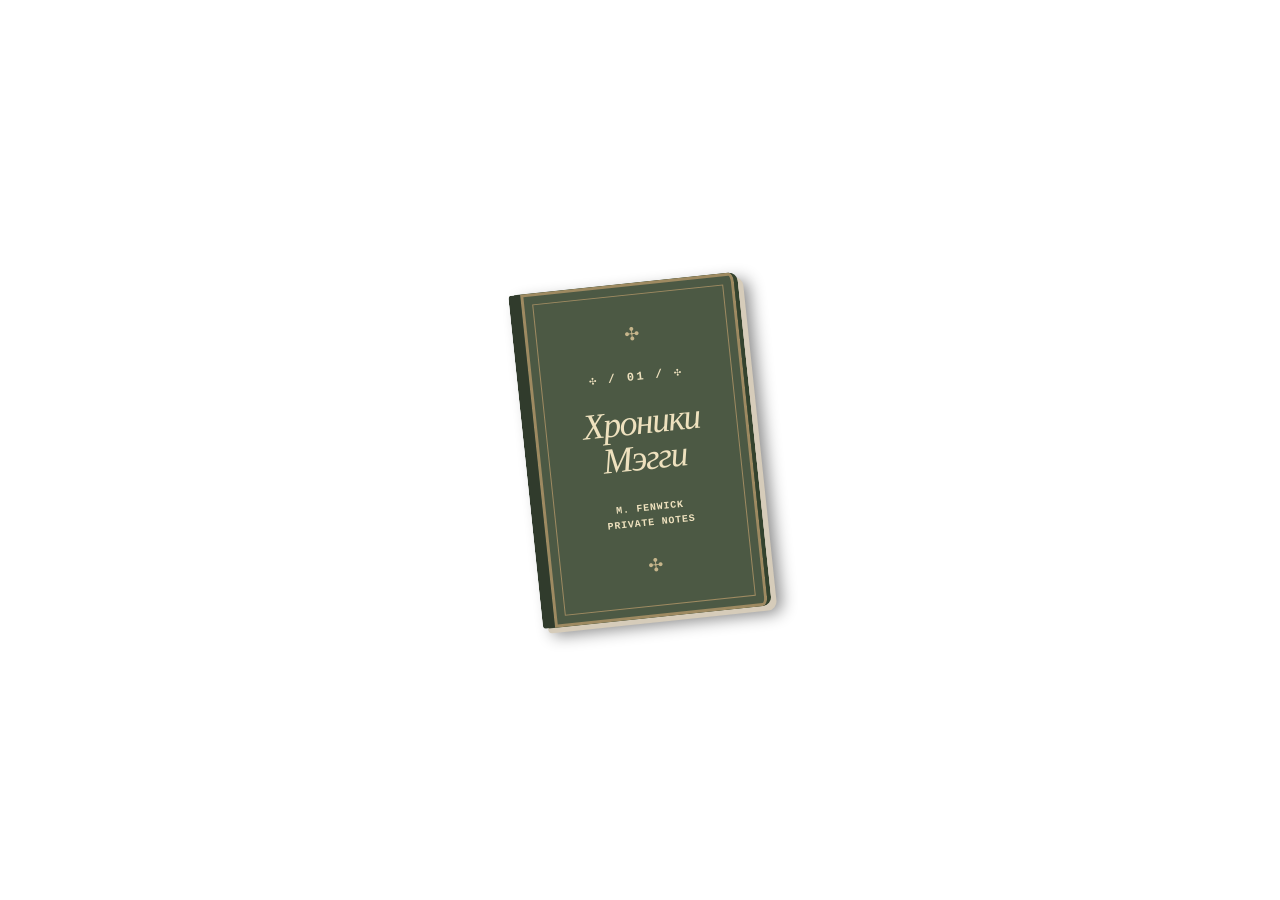
==== index.html @ 8137c7ed "Add files via upload" ====
<!doctype html>
<html lang="ru">
<head>
<meta charset="utf-8">
<meta name="viewport" content="width=device-width, initial-scale=1">
<meta name="theme-color" content="#eeeade">
<title>Дневник Мэгги · открыть</title>
<style>
*,*::before,*::after{box-sizing:border-box}
html,body{margin:0;width:100%;height:100%;overflow:hidden;background:transparent}
body{font-family:'Palatino Linotype','Book Antiqua',Georgia,serif}
.launch{position:absolute;inset:0;display:grid;place-items:center;width:100%;height:100%;padding:4%;background:transparent;border:0;cursor:zoom-in}
.book{position:relative;display:flex;align-items:center;justify-content:center;flex-direction:column;width:min(60%,230px);max-height:95%;aspect-ratio:2.75/4;background:#4c5944;color:#eee1be;border-left:12px solid #303b2c;border-right:4px solid #34432e;border-radius:4px 9px 9px 4px;box-shadow:inset 0 0 0 3px #9e8a61,inset 0 0 0 11px #4c5944,inset 0 0 0 12px #9e8a61,5px 5px 0 #d6ccba,10px 8px 16px #0007;transform:rotate(-6deg);transition:transform .3s ease,filter .3s ease}
.book::before,.book::after{content:'✣';position:absolute;font-size:clamp(12px,3vmin,18px);color:#c6b58b}.book::before{top:12%}.book::after{bottom:12%}
.book-mark{font:700 clamp(8px,1.7vmin,12px) 'Courier New',monospace;letter-spacing:.19em;margin:0 0 9%}
.book-title{font:italic clamp(17px,4.3vmin,36px)/1.0 'Palatino Linotype','Book Antiqua',Georgia,serif;letter-spacing:-.045em;text-align:center}
.book-sub{font:700 clamp(7px,1.2vmin,10px) 'Courier New',monospace;letter-spacing:.08em;text-align:center;margin-top:12%;line-height:1.5}
.launch:hover .book,.launch:focus-visible .book{transform:rotate(-3deg) scale(1.06);filter:brightness(1.08)}
.book-image{display:none;max-width:95%;max-height:100%;object-fit:contain;filter:drop-shadow(0 7px 10px #0005)}
.launch.has-image .book{display:none}.launch.has-image .book-image{display:block}
#diary-frame{position:fixed;inset:0;width:100%;height:100%;border:0;display:none;background:#eeeade}
.exit{position:fixed;z-index:6;top:5px;right:5px;display:none;padding:7px 12px;background:#e7e1d3;border:1px solid #a99f8e;color:#2c2b27;font:700 11px 'Courier New',monospace;cursor:pointer}
html:fullscreen,html:-webkit-full-screen{background:#eeeade}
html:fullscreen .launch,html:-webkit-full-screen .launch{display:none}
html:fullscreen #diary-frame,html:-webkit-full-screen #diary-frame{display:block}
html:fullscreen .exit,html:-webkit-full-screen .exit{display:block}
@keyframes open-book{from{transform:translateY(20px) scale(.75);opacity:.3}to{transform:none;opacity:1}}
html:fullscreen #diary-frame,html:-webkit-full-screen #diary-frame{animation:open-book .38s ease-out both}
.fallback{display:none;position:fixed;inset:0;z-index:8;background:#eeeade;color:#2c2b27;align-items:center;justify-content:center;flex-direction:column;gap:12px;text-align:center;padding:20px;font:16px/1.4 Georgia,serif}
.fallback.show{display:flex}.fallback a{padding:12px 16px;border:1px solid #a99f8e;color:inherit;text-decoration:underline}.fallback button{padding:10px;border:0;background:none;text-decoration:underline;cursor:pointer}
@media(prefers-reduced-motion:reduce){*,*::before,*::after{animation:none!important;transition:none!important}}
</style>
</head>
<body>
<!-- Положи рядом свою PNG-обложку с именем book.png — она заменит временную CSS-книжечку. -->
<button class="launch" type="button" id="launch" aria-label="Открыть дневник Мэгги" title="Открыть дневник Мэгги">
  <span class="book" aria-hidden="true"><span class="book-mark">✣ / 01 / ✣</span><span class="book-title">Хроники<br>Мэгги</span><span class="book-sub">M. FENWICK<br>PRIVATE NOTES</span></span>
  <img class="book-image" id="book-image" src="./book.png" alt="Обложка дневника Мэгги">
</button>
<iframe id="diary-frame" src="./diary.html" title="Дневник Мэгги" allow="fullscreen" loading="eager"></iframe>
<button class="exit" id="exit" type="button" aria-label="Закрыть дневник">× ЗАКРЫТЬ</button>
<div class="fallback" id="fallback" role="status" aria-live="polite">
  <p>В этом встраивании не удалось развернуть дневник на весь экран.</p>
  <a href="./diary.html" target="_blank" rel="noopener">Открыть дневник в новой вкладке ↗</a>
  <button type="button" id="dismiss">Вернуться к книжечке</button>
</div>
<script>
(()=>{
'use strict';
const launch=document.getElementById('launch'),fallback=document.getElementById('fallback');
const frame=document.getElementById('diary-frame'),image=document.getElementById('book-image');
image.addEventListener('load',()=>launch.classList.add('has-image'));
image.addEventListener('error',()=>launch.classList.remove('has-image'));
if(image.complete&&image.naturalWidth>0)launch.classList.add('has-image');
launch.addEventListener('click',async()=>{
 fallback.classList.remove('show');
 try{
   if(!document.documentElement.requestFullscreen)throw new Error('Fullscreen unavailable');
   await document.documentElement.requestFullscreen();
 }catch(e){fallback.classList.add('show');}
});
document.getElementById('exit').addEventListener('click',()=>{if(document.fullscreenElement)document.exitFullscreen();});
document.getElementById('dismiss').addEventListener('click',()=>fallback.classList.remove('show'));
window.addEventListener('message',e=>{
 if(e.source!==frame.contentWindow||!e.data||e.data.type!=='MAGGIE_DIARY_CLOSE')return;
 if(document.fullscreenElement)document.exitFullscreen();
});
let wasFull=false;
document.addEventListener('fullscreenchange',()=>{
 const full=Boolean(document.fullscreenElement);
 if(wasFull&&!full){frame.src='./diary.html';launch.focus({preventScroll:true});}
 wasFull=full;
});
})();
</script>
</body>
</html>
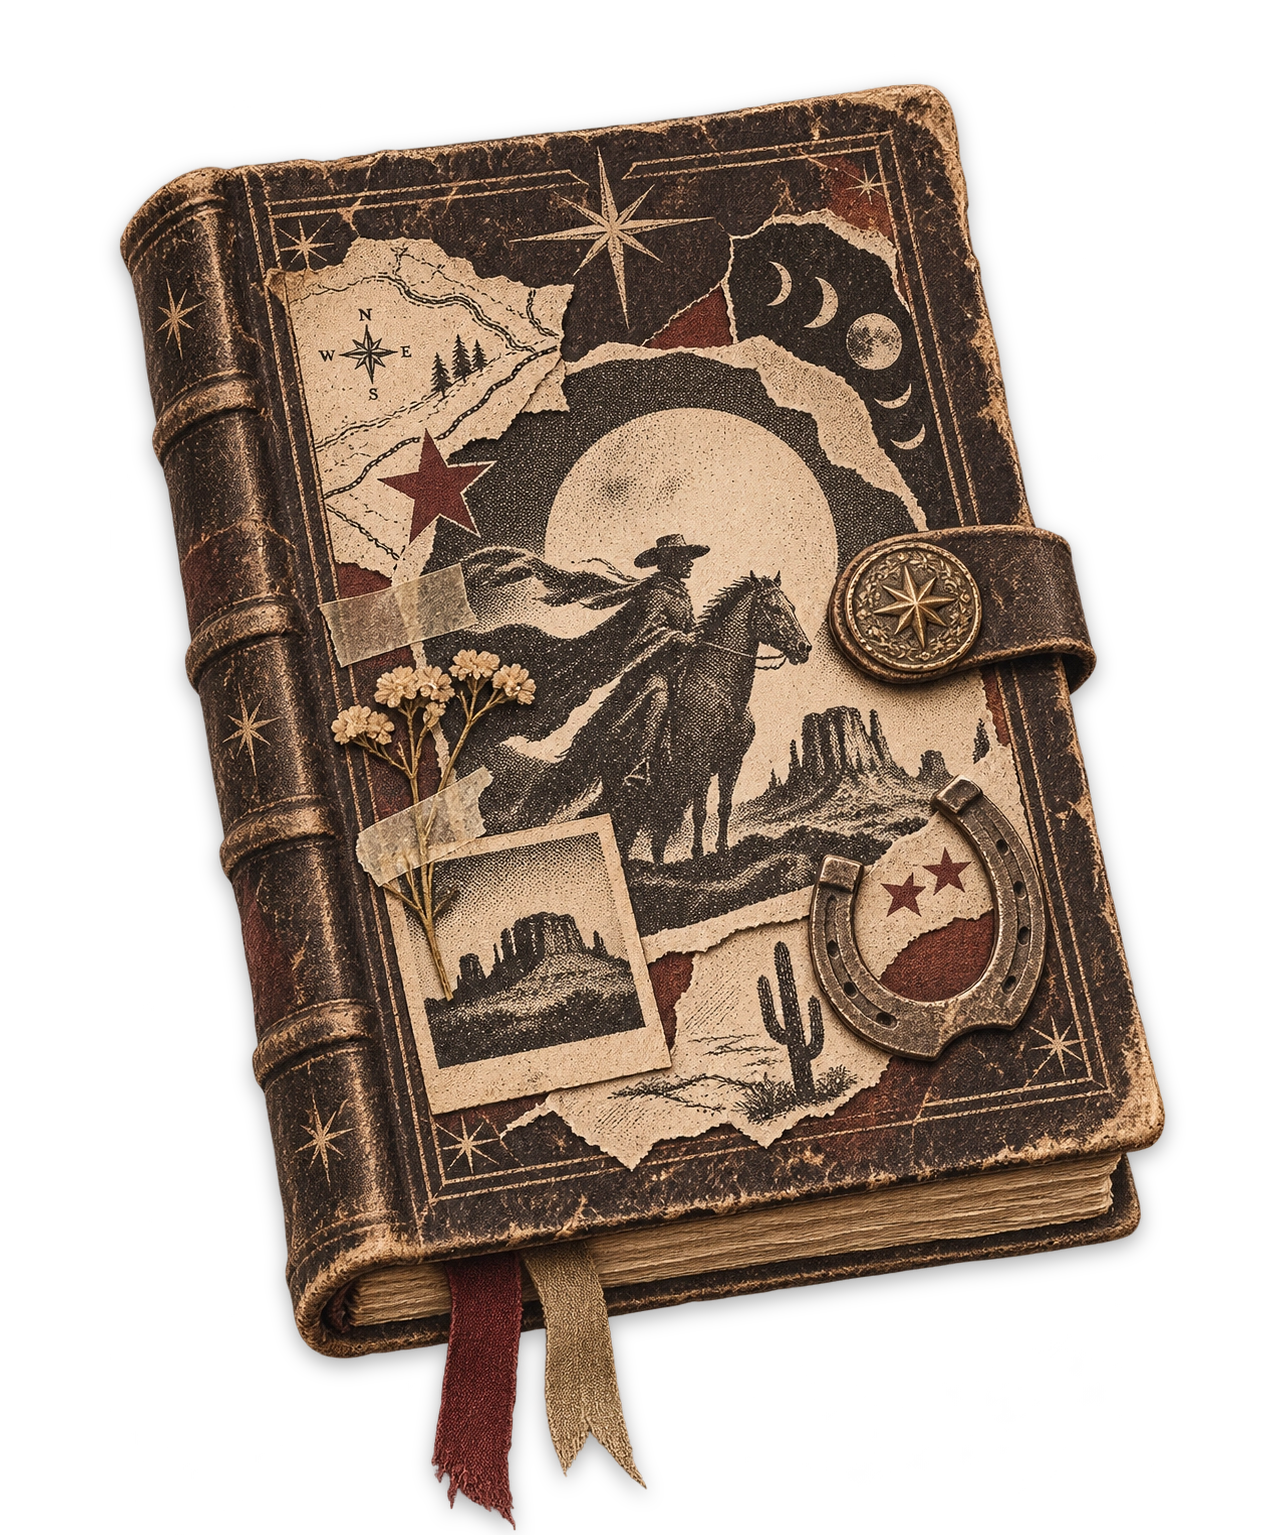
==== commit 953be5a0: "added images" ====
--- a/index.html
+++ b/index.html
@@ -4,7 +4,7 @@
 <meta charset="utf-8">
 <meta name="viewport" content="width=device-width, initial-scale=1">
 <meta name="theme-color" content="#eeeade">
-<title>Дневник Мэгги · открыть</title>
+<title>WE WILL STAND TALL</title>
 <style>
 *,*::before,*::after{box-sizing:border-box}
 html,body{margin:0;width:100%;height:100%;overflow:hidden;background:transparent}
@@ -16,7 +16,7 @@
 .book-title{font:italic clamp(17px,4.3vmin,36px)/1.0 'Palatino Linotype','Book Antiqua',Georgia,serif;letter-spacing:-.045em;text-align:center}
 .book-sub{font:700 clamp(7px,1.2vmin,10px) 'Courier New',monospace;letter-spacing:.08em;text-align:center;margin-top:12%;line-height:1.5}
 .launch:hover .book,.launch:focus-visible .book{transform:rotate(-3deg) scale(1.06);filter:brightness(1.08)}
-.book-image{display:none;max-width:95%;max-height:100%;object-fit:contain;filter:drop-shadow(0 7px 10px #0005)}
+.book-image{display:none;max-width:100%;max-height:100%;object-fit:contain;filter:drop-shadow(0 7px 10px #0005)}
 .launch.has-image .book{display:none}.launch.has-image .book-image{display:block}
 #diary-frame{position:fixed;inset:0;width:100%;height:100%;border:0;display:none;background:#eeeade}
 .exit{position:fixed;z-index:6;top:5px;right:5px;display:none;padding:7px 12px;background:#e7e1d3;border:1px solid #a99f8e;color:#2c2b27;font:700 11px 'Courier New',monospace;cursor:pointer}
@@ -32,10 +32,10 @@
 </style>
 </head>
 <body>
-<!-- Положи рядом свою PNG-обложку с именем book.png — она заменит временную CSS-книжечку. -->
+
 <button class="launch" type="button" id="launch" aria-label="Открыть дневник Мэгги" title="Открыть дневник Мэгги">
   <span class="book" aria-hidden="true"><span class="book-mark">✣ / 01 / ✣</span><span class="book-title">Хроники<br>Мэгги</span><span class="book-sub">M. FENWICK<br>PRIVATE NOTES</span></span>
-  <img class="book-image" id="book-image" src="./book.png" alt="Обложка дневника Мэгги">
+  <img class="book-image" id="book-image" src="assets/diary.webp" alt="Обложка дневника Мэгги">
 </button>
 <iframe id="diary-frame" src="./diary.html" title="Дневник Мэгги" allow="fullscreen" loading="eager"></iframe>
 <button class="exit" id="exit" type="button" aria-label="Закрыть дневник">× ЗАКРЫТЬ</button>
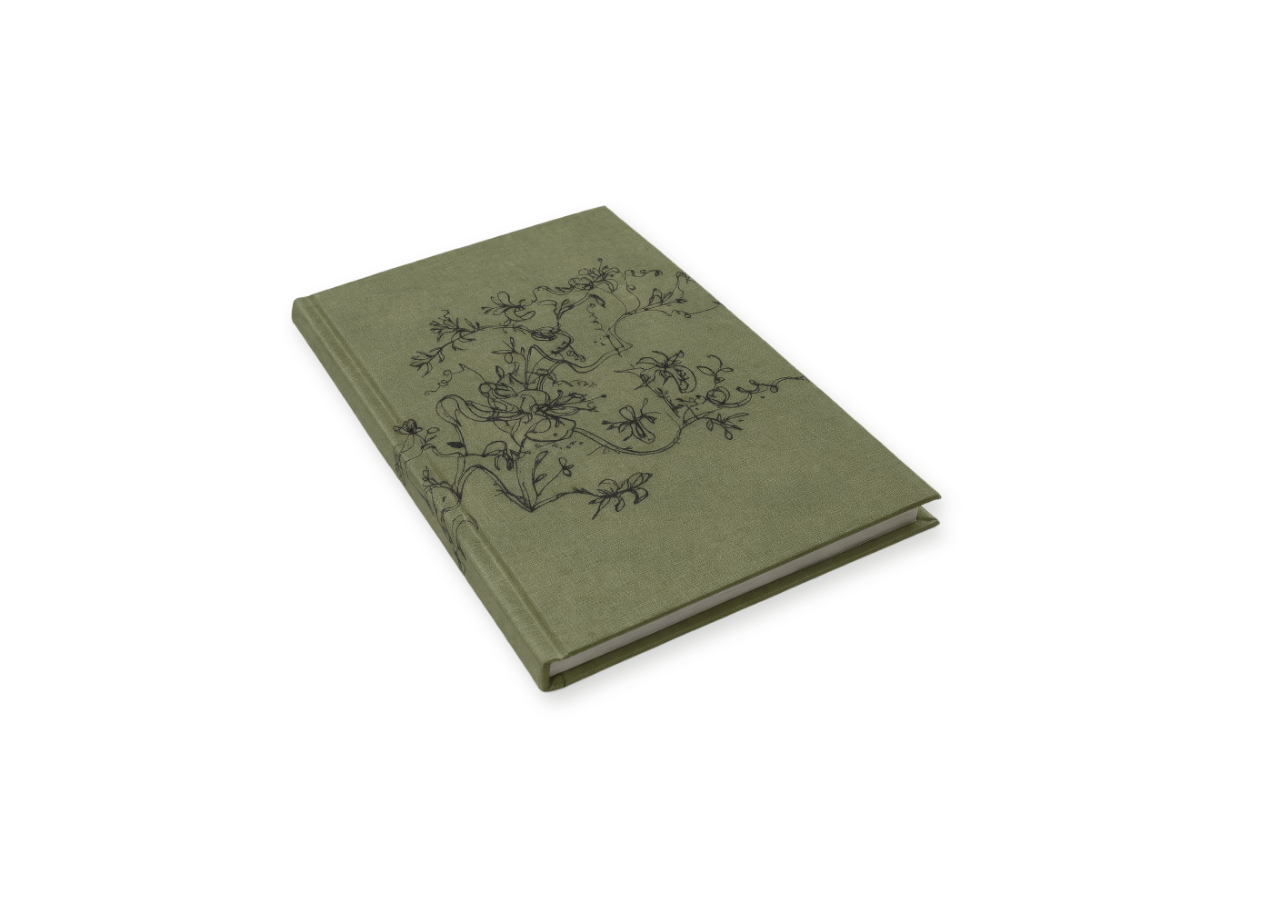
==== commit c1e4fcfe: "index changes" ====
--- a/index.html
+++ b/index.html
@@ -4,39 +4,82 @@
 <meta charset="utf-8">
 <meta name="viewport" content="width=device-width, initial-scale=1">
 <meta name="theme-color" content="#eeeade">
+<meta name="description" content="Интерактивный дневник Мэгги">
 <title>WE WILL STAND TALL</title>
 <style>
 *,*::before,*::after{box-sizing:border-box}
 html,body{margin:0;width:100%;height:100%;overflow:hidden;background:transparent}
 body{font-family:'Palatino Linotype','Book Antiqua',Georgia,serif}
-.launch{position:absolute;inset:0;display:grid;place-items:center;width:100%;height:100%;padding:4%;background:transparent;border:0;cursor:zoom-in}
-.book{position:relative;display:flex;align-items:center;justify-content:center;flex-direction:column;width:min(60%,230px);max-height:95%;aspect-ratio:2.75/4;background:#4c5944;color:#eee1be;border-left:12px solid #303b2c;border-right:4px solid #34432e;border-radius:4px 9px 9px 4px;box-shadow:inset 0 0 0 3px #9e8a61,inset 0 0 0 11px #4c5944,inset 0 0 0 12px #9e8a61,5px 5px 0 #d6ccba,10px 8px 16px #0007;transform:rotate(-6deg);transition:transform .3s ease,filter .3s ease}
-.book::before,.book::after{content:'✣';position:absolute;font-size:clamp(12px,3vmin,18px);color:#c6b58b}.book::before{top:12%}.book::after{bottom:12%}
+
+.launch{
+  position:absolute;inset:0;display:grid;place-items:center;
+  width:100%;height:100%;padding:3%;
+  background:transparent;border:0;cursor:zoom-in;
+  overflow:hidden;-webkit-tap-highlight-color:transparent;
+}
+.book-image{
+  display:none;width:auto;height:auto;
+  max-width:min(92vw,740px);max-height:90vh;
+  object-fit:contain;user-select:none;-webkit-user-drag:none;
+  transform:translateY(0) rotate(0) scale(1);
+  transform-origin:50% 55%;
+  filter:drop-shadow(6px 10px 9px rgba(30,34,21,.2));
+  transition:transform .38s cubic-bezier(.2,.75,.2,1),filter .38s ease;
+  pointer-events:none;
+}
+.launch.has-image .book-image{display:block}
+.launch.has-image .book{display:none}
+.launch:hover .book-image,.launch:focus-visible .book-image{
+  transform:translateY(-5px) rotate(-1.7deg) scale(1.045);
+  filter:drop-shadow(10px 15px 11px rgba(30,34,21,.28));
+}
+.launch:active .book-image{transform:translateY(-1px) scale(.98)}
+.launch:focus-visible{outline:2px solid #637452;outline-offset:-3px}
+
+/* Запасная CSS-обложка, только если картинка не загрузилась. */
+.book{
+  position:relative;display:flex;align-items:center;justify-content:center;flex-direction:column;
+  width:min(60%,230px);max-height:95%;aspect-ratio:2.75/4;
+  background:#4c5944;color:#eee1be;
+  border-left:12px solid #303b2c;border-right:4px solid #34432e;
+  border-radius:4px 9px 9px 4px;
+  box-shadow:inset 0 0 0 3px #9e8a61,inset 0 0 0 11px #4c5944,
+             inset 0 0 0 12px #9e8a61,5px 5px 0 #d6ccba,10px 8px 16px #0007;
+  transform:rotate(-6deg);
+  transition:transform .3s ease,filter .3s ease;
+}
+.book::before,.book::after{content:'✣';position:absolute;font-size:clamp(12px,3vmin,18px);color:#c6b58b}
+.book::before{top:12%}.book::after{bottom:12%}
 .book-mark{font:700 clamp(8px,1.7vmin,12px) 'Courier New',monospace;letter-spacing:.19em;margin:0 0 9%}
-.book-title{font:italic clamp(17px,4.3vmin,36px)/1.0 'Palatino Linotype','Book Antiqua',Georgia,serif;letter-spacing:-.045em;text-align:center}
+.book-title{font:italic clamp(17px,4.3vmin,36px)/1 'Palatino Linotype','Book Antiqua',Georgia,serif;letter-spacing:-.045em;text-align:center}
 .book-sub{font:700 clamp(7px,1.2vmin,10px) 'Courier New',monospace;letter-spacing:.08em;text-align:center;margin-top:12%;line-height:1.5}
-.launch:hover .book,.launch:focus-visible .book{transform:rotate(-3deg) scale(1.06);filter:brightness(1.08)}
-.book-image{display:none;max-width:100%;max-height:100%;object-fit:contain;filter:drop-shadow(0 7px 10px #0005)}
-.launch.has-image .book{display:none}.launch.has-image .book-image{display:block}
+.launch:not(.has-image):hover .book,.launch:not(.has-image):focus-visible .book{
+  transform:rotate(-3deg) scale(1.06);filter:brightness(1.08)
+}
+
+
 #diary-frame{position:fixed;inset:0;width:100%;height:100%;border:0;display:none;background:#eeeade}
 .exit{position:fixed;z-index:6;top:5px;right:5px;display:none;padding:7px 12px;background:#e7e1d3;border:1px solid #a99f8e;color:#2c2b27;font:700 11px 'Courier New',monospace;cursor:pointer}
 html:fullscreen,html:-webkit-full-screen{background:#eeeade}
 html:fullscreen .launch,html:-webkit-full-screen .launch{display:none}
 html:fullscreen #diary-frame,html:-webkit-full-screen #diary-frame{display:block}
 html:fullscreen .exit,html:-webkit-full-screen .exit{display:block}
-@keyframes open-book{from{transform:translateY(20px) scale(.75);opacity:.3}to{transform:none;opacity:1}}
-html:fullscreen #diary-frame,html:-webkit-full-screen #diary-frame{animation:open-book .38s ease-out both}
+@keyframes open-book{from{transform:translateY(16px) scale(.94);opacity:0}to{transform:none;opacity:1}}
+html:fullscreen #diary-frame,html:-webkit-full-screen #diary-frame{animation:open-book .42s ease-out both}
+
 .fallback{display:none;position:fixed;inset:0;z-index:8;background:#eeeade;color:#2c2b27;align-items:center;justify-content:center;flex-direction:column;gap:12px;text-align:center;padding:20px;font:16px/1.4 Georgia,serif}
-.fallback.show{display:flex}.fallback a{padding:12px 16px;border:1px solid #a99f8e;color:inherit;text-decoration:underline}.fallback button{padding:10px;border:0;background:none;text-decoration:underline;cursor:pointer}
+.fallback.show{display:flex}
+.fallback a{padding:12px 16px;border:1px solid #a99f8e;color:inherit;text-decoration:underline}
+.fallback button{padding:10px;border:0;background:none;text-decoration:underline;cursor:pointer}
 @media(prefers-reduced-motion:reduce){*,*::before,*::after{animation:none!important;transition:none!important}}
 </style>
 </head>
 <body>
 
 <button class="launch" type="button" id="launch" aria-label="Открыть дневник Мэгги" title="Открыть дневник Мэгги">
-  <span class="book" aria-hidden="true"><span class="book-mark">✣ / 01 / ✣</span><span class="book-title">Хроники<br>Мэгги</span><span class="book-sub">M. FENWICK<br>PRIVATE NOTES</span></span>
-  <img class="book-image" id="book-image" src="assets/diary.webp" alt="Обложка дневника Мэгги">
+  <img class="book-image" id="book-image" src="./assets/book_face.webp" alt="" draggable="false" width="1628" height="1160">
 </button>
+
 <iframe id="diary-frame" src="./diary.html" title="Дневник Мэгги" allow="fullscreen" loading="eager"></iframe>
 <button class="exit" id="exit" type="button" aria-label="Закрыть дневник">× ЗАКРЫТЬ</button>
 <div class="fallback" id="fallback" role="status" aria-live="polite">
@@ -59,7 +102,9 @@
    await document.documentElement.requestFullscreen();
  }catch(e){fallback.classList.add('show');}
 });
-document.getElementById('exit').addEventListener('click',()=>{if(document.fullscreenElement)document.exitFullscreen();});
+document.getElementById('exit').addEventListener('click',()=>{
+ if(document.fullscreenElement)document.exitFullscreen();
+});
 document.getElementById('dismiss').addEventListener('click',()=>fallback.classList.remove('show'));
 window.addEventListener('message',e=>{
  if(e.source!==frame.contentWindow||!e.data||e.data.type!=='MAGGIE_DIARY_CLOSE')return;
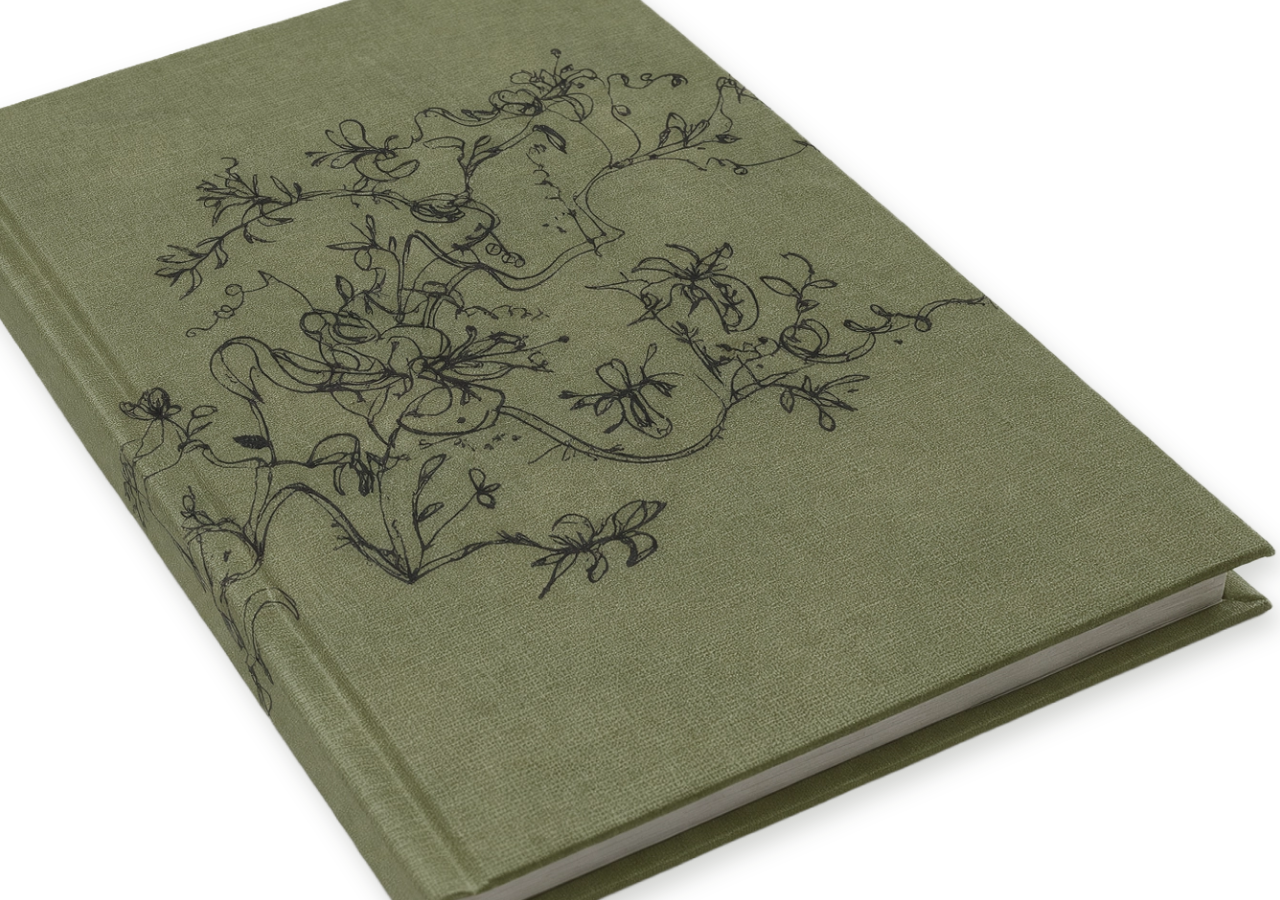
==== commit b016fb56: "changed book-image" ====
--- a/index.html
+++ b/index.html
@@ -18,13 +18,22 @@
   overflow:hidden;-webkit-tap-highlight-color:transparent;
 }
 .book-image{
-  display:none;width:auto;height:auto;
-  max-width:min(92vw,740px);max-height:90vh;
-  object-fit:contain;user-select:none;-webkit-user-drag:none;
+  display:none;
+  width:auto;
+  height:auto;
+  max-width:96vw;
+  max-height:95vh;
+  object-fit:contain;
+  user-select:none;
+  -webkit-user-drag:none;
+
+  scale:1.3;
   transform:translateY(0) rotate(0) scale(1);
   transform-origin:50% 55%;
+
   filter:drop-shadow(6px 10px 9px rgba(30,34,21,.2));
-  transition:transform .38s cubic-bezier(.2,.75,.2,1),filter .38s ease;
+  transition:transform .38s cubic-bezier(.2,.75,.2,1),
+             filter .38s ease;
   pointer-events:none;
 }
 .launch.has-image .book-image{display:block}
